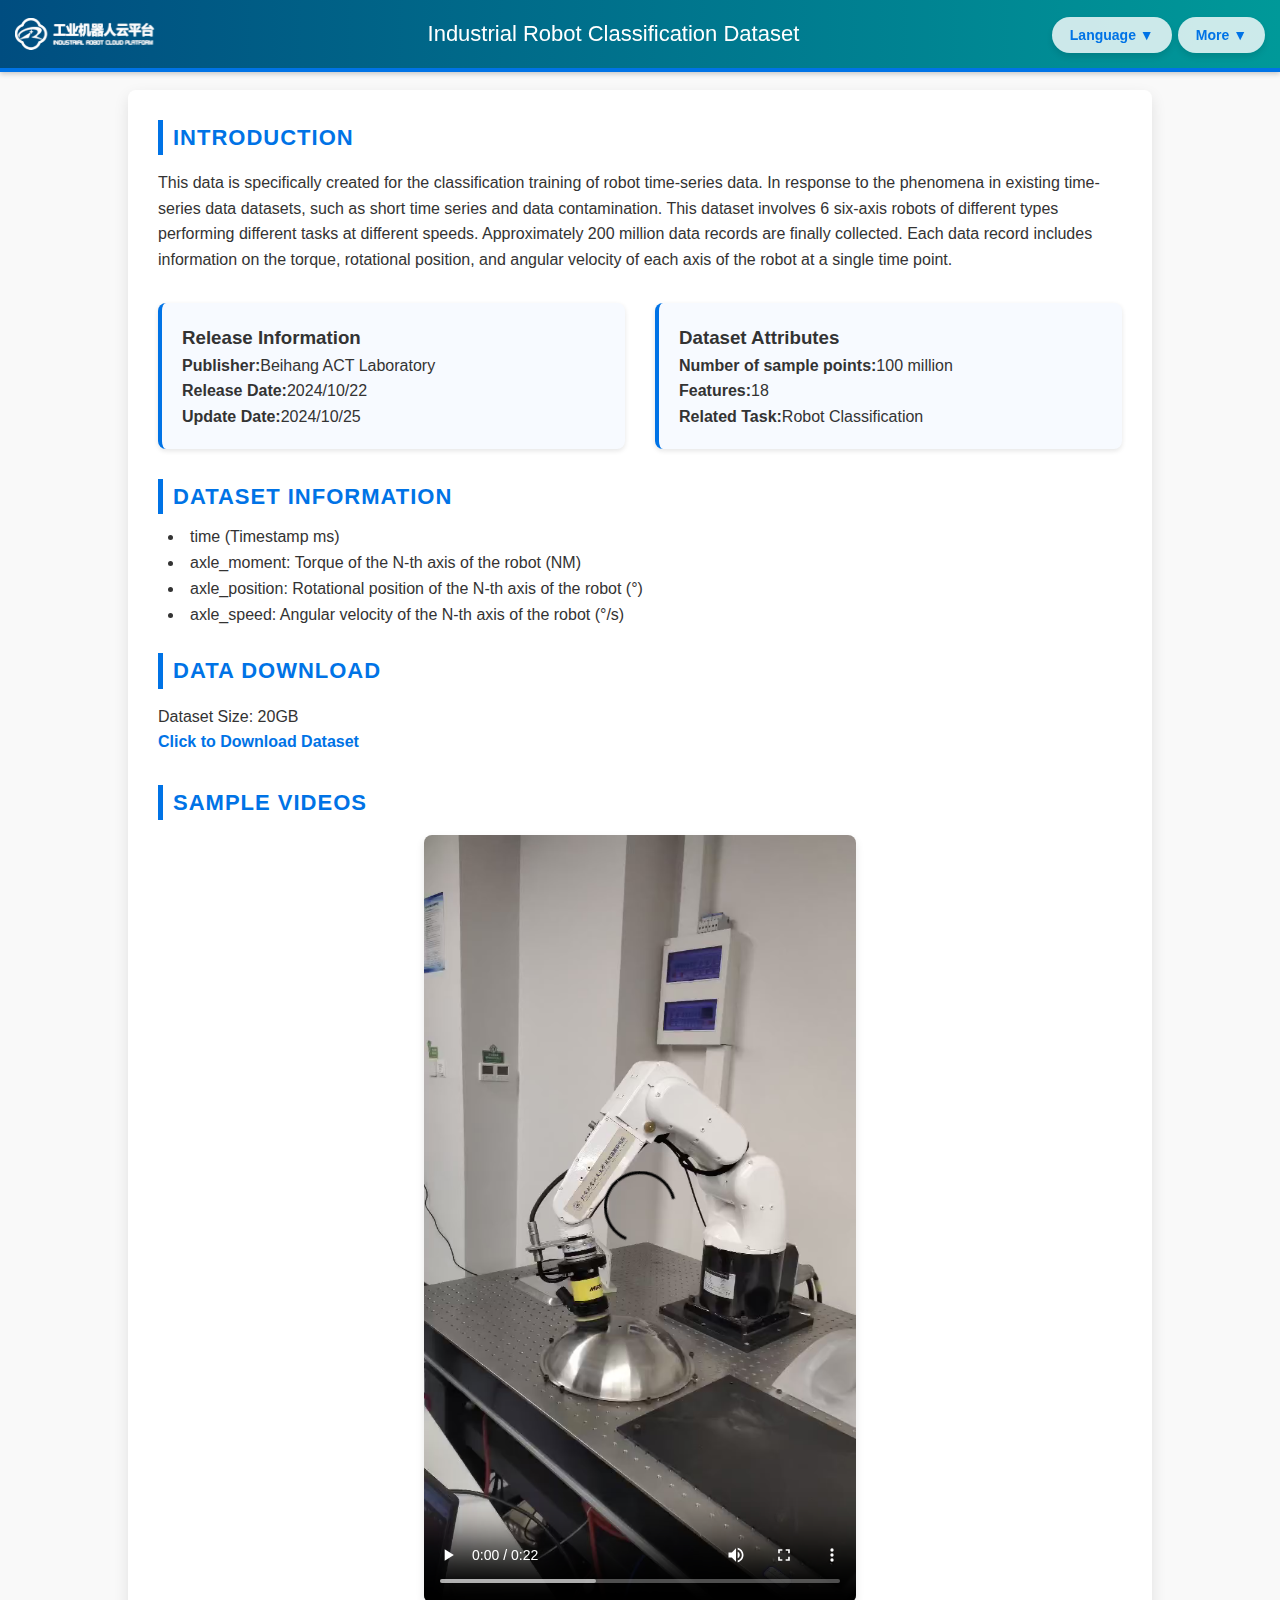
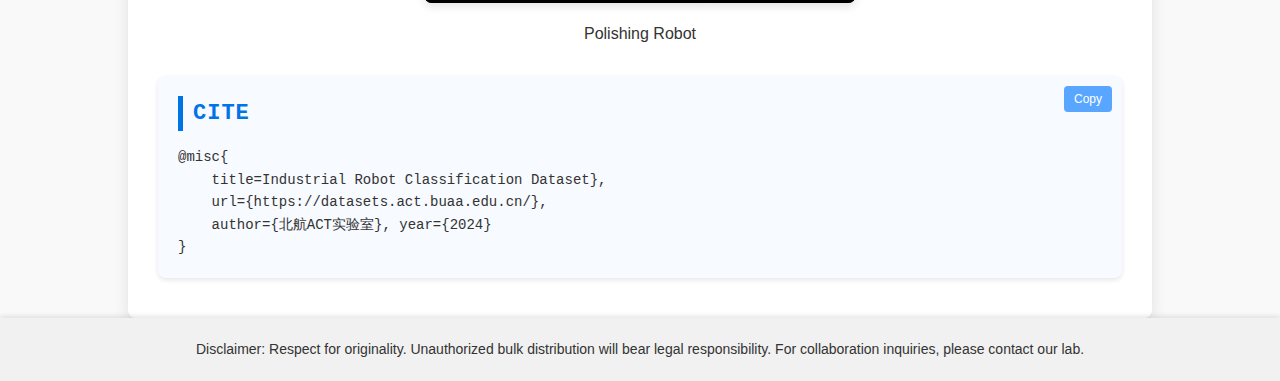
==== pathplan.html @ cd8582e5 "去除框架" ====
<!DOCTYPE html>
<html lang="en">

<head>
    <meta charset="UTF-8">
    <meta name="viewport" content="width=device-width, initial-scale=1.0">
    <title>Datasets of Beihang ACT</title>
    <link rel="icon" href="static/common/img/robot.png" type="image/x-icon">
    <link rel="stylesheet" href="static/common/css/styles.css">
    <link rel="stylesheet" href="static/common/css/lang.css">
    <link rel="stylesheet" href="static/common/css/video.css">
    <link rel="stylesheet" href="static/common/css/cite.css">
    <link rel="stylesheet" href="static/common/css/dataset.css">
    <script src="static/pathplan/script.js" defer></script>
</head>

<body id="body">
    <div class="header">
        <img src="./static/common/img/icon.png" alt="Logo" class="logo">
        <span class="dataset-title" data-key="title">轨迹规划数据集</span>
        <div class="buttons">

            <div class="lang-switch-container">
                <button class="lang-switch" data-key="lang_button">语言 ▼</button>
                <div class="lang-dropdown">
                    <ul>
                        <li data-key="lang_option_en" onclick="loadLanguage('en'); ">英文</li>
                        <li data-key="lang_option_zh" onclick="loadLanguage('zh'); ">中文</li>
                    </ul>
                </div>
            </div>
            <div class="dataset-switch-container">
                <button class="dataset-switch" data-key="dataset_button">更多 ▼</button>
                <div class="dataset-dropdown">
                    <ul>
                        <li data-key="more-classify" onclick="window.location.href = './index.html';">
                            分类
                        </li>
                        <li data-key="more-reposity"
                            onclick="window.location.href = 'https://github.com/ACRoboT-buaa/ACTDatasets.github.io';">仓库
                        </li>
                    </ul>
                </div>
            </div>
        </div>
    </div>
    <div class="container">
        <div class="section">
            <h2 data-key="intro">简介</h2>
            <p data-key="intro_text">本数据集专门为机器人时序数据分类训练创建，数据来源于...</p>
        </div>
        <div class="section grid">
            <div class="info-box">
                <h3 data-key="release_info">发布信息</h3>
                <p><strong data-key="org">发布机构：</strong><span data-key="org_value">北航ACT实验室</span></p>
                <p><strong data-key="release_date">发布时间：</strong><span data-key="release_date_value">2024/10/22</span>
                </p>
                <p><strong data-key="update_date">更新日期：</strong><span data-key="update_date_value">2024/10/25</span></p>
            </div>
            <div class="info-box">
                <h3 data-key="dataset_attr">数据集属性</h3>
                <p><strong data-key="samples">样本点数目：</strong><span data-key="samples_value">12</span></p>
                <p><strong data-key="features">特征：</strong><span data-key="features_value">18</span></p>
                <p><strong data-key="task">相关任务：</strong><span data-key="task_value">机器人分类</span></p>
            </div>
        </div>
        <div class="section">
            <h2 data-key="dataset_info">数据集信息</h2>
            <ul>
                <li data-key="time">时间 (时间戳 ms)</li>
                <li data-key="axle_moment">axle_moment: 机器人N轴的力矩 (NM)</li>
                <li data-key="axle_position">axle_position: 机器人N轴的旋转位置 (°)</li>
                <li data-key="axle_speed">axle_speed: 机器人N轴的角速度 (°/s)</li>
            </ul>
        </div>
        <div class="section download">
            <h2 data-key="download">数据下载</h2>
            <p data-key="size">数据集大小：20GB</p>
            <p><a href="https://bhpan.buaa.edu.cn/link/AA0BA5388669C84E5EB7BB830C313CF871" data-key="download_link"
                    target="_blank">点击下载数据集</a></p>
        </div>
        <div class="section">
            <h2 data-key="videos">示例视频</h2>
            <div class="video-container">

                <div class="video-item">
                    <video controls>
                        <source src="static/classify/videos/damo.mp4" type="video/mp4">
                    </video>
                    <span data-key="video1">video</span>
                </div>
            </div>
        </div>
        <div class="section citation">
            <button data-key="copy_button" class="copy-btn" id="copy-btn" onclick="copyCitation()">复制</button>
            <h2 data-key="citation">引用</h2>
            <div class="citation-content">
                <pre id="citation-text">
@misc{
    title=<span data-key="title">日常采集数据集</span>}, 
    url={https://datasets.act.buaa.edu.cn/}, 
    author={北航ACT实验室}, year={2024} 
}</pre>
            </div>
        </div>
    </div>

    <footer class="footer">
        <p data-key="disclaimer">免责声明：尊重原创，非授权批量搬运将承担法律责任。如有合作意向，请联系本实验室。</p>
    </footer>
</body>

</html>
---- static/common/css/styles.css ----
/* Reset some default styles */
* {
    margin: 0;
    padding: 0;
    box-sizing: border-box;
}

/* Body styling */
body {
    font-family: 'Helvetica Neue', Arial, sans-serif;
    background-color: #f9f9f9;
    color: #333;
    line-height: 1.6;
}

/* 固定顶部导航栏 */
.header {
    position: fixed;
    display: flex;
    align-items: center; /* Vertically align the items */
    justify-content: space-between; /* Ensure the content is spaced out */
    /* 固定定位 */
    top: 0;
    /* 距离页面顶部为0 */
    left: 0;
    width: 100%;
    /* 宽度占满整个页面 */
    background: linear-gradient(to right, #004d80, #009999);
    color: white;
    padding: 15px;
    text-align: center;
    font-size: 22px;
    z-index: 1000;
    /* 确保 header 在其他内容之上 */
    border-bottom: 4px solid #0073e6;
    box-shadow: 0 2px 5px rgba(0, 0, 0, 0.2);
    /* 给 header 添加一个阴影效果 */
}

/* Left side (logo) */
.logo {
    width: auto;
    /* Adjust the size of the logo */
    height: auto;
    /* Adjust the size of the logo */
    margin-right: 20px;
    /* Space between logo and title */
}
.container {
    width: 80%;
    margin: 90px auto;
    margin-bottom: 0px;
    background: #fff;
    padding: 30px;
    padding-bottom: 10px;
    border-radius: 8px;
    /* 保持上方的圆角 */
    box-shadow: 0 6px 15px rgba(0, 0, 0, 0.1);
    /* 保持阴影效果 */
    overflow: hidden;
    /* 去除底部的边界效果 */
    position: relative;
}



/* Section styling */
.section {
    margin-bottom: 30px;
}

.section h2 {
    font-size: 22px;
    font-weight: bold;
    color: #0073e6;
    border-left: 5px solid #0073e6;
    padding-left: 10px;
    margin-bottom: 15px;
    text-transform: uppercase;
    letter-spacing: 1px;
}

/* Grid layout for info boxes */
.grid {
    display: grid;
    grid-template-columns: 1fr 1fr;
    gap: 30px;
}

/* Info box style */
.info-box {
    background: #f7faff;
    padding: 20px;
    border-left: 4px solid #0073e6;
    box-shadow: 0 2px 5px rgba(0, 0, 0, 0.1);
    border-radius: 8px;
}


/* Download section */
.download a {
    color: #0073e6;
    font-size: 16px;
    font-weight: bold;
    text-decoration: none;
    transition: color 0.3s ease;
}

.download a:hover {
    color: #005bb5;
}

/* Citation box styling */
/* Citation content with preformatted text */
pre {
    white-space: pre-wrap;
    /* Ensure that long lines are wrapped correctly */
    word-wrap: break-word;
    /* Break long words */
    font-family: 'Courier New', Courier, monospace;
    font-size: 14px;
}


/* Footer styling */
.footer {
    background-color: #f1f1f1;
    color: #333;
    text-align: center;
    padding: 20px;
    font-size: 14px;
    position: relative;
    bottom: 0;
    width: 100%;
    box-shadow: 0 -2px 5px rgba(0, 0, 0, 0.1);
}

/* Styling for the list container */
ul {
    padding-left: 10px;
    /* Add some padding on the left to prevent the points from being too close */
    list-style-position: inside;
    /* Ensure the bullet points are inside the list box */
}

/* Styling for list items */
ul li {
    margin-bottom: 10px;
    /* Add some spacing between list items */
    line-height: 1.0;
    /* Ensure better line spacing */
}
---- static/common/css/lang.css ----
/* Lang switch button container */
.lang-switch-container {
    display: inline-flex;
    flex-direction: column; /* Stack the button and dropdown vertically */
    align-items: flex-start; /* Align items to the left */
    position: relative; /* Keep the relative position to anchor the dropdown */
}

/* Lang switch button */
.lang-switch {
    cursor: pointer;
    background: rgba(255, 255, 255, 0.8);
    padding: 8px 16px;
    border-radius: 25px;
    font-size: 14px;
    font-weight: bold;
    color: #0073e6;
    border: 2px solid transparent;
    transition: background-color 0.3s ease, border-color 0.3s ease, transform 0.3s ease;
    box-shadow: 0 4px 6px rgba(0, 0, 0, 0.1);
}

/* Hover and focus states */
.lang-switch:hover, .lang-switch:focus {
    background: rgba(255, 255, 255, 1);
    border-color: #0073e6;
    transform: translateY(-2px); /* Button lift effect */
}

/* Active state */
.lang-switch:active {
    background: rgba(255, 255, 255, 0.9);
    transform: translateY(1px); /* Button pressed effect */
}

/* Focus state outline (for accessibility) */
.lang-switch:focus-visible {
    outline: none;
    border-color: #0073e6;
    box-shadow: 0 0 0 4px rgba(0, 115, 230, 0.3);
}

/* Lang dropdown menu styling */
.lang-dropdown {
    display: none;
    position: absolute; /* Position dropdown absolutely */
    top: 100%; /* Place it directly below the button */
    left: 0;
    background-color: white;
    border: 1px solid #ccc;
    border-radius: 8px;
    box-shadow: 0 4px 8px rgba(0, 0, 0, 0.1);
    z-index: 1;
    width: auto; /* Width adapts to content */
    min-width: 90px; /* Minimum width to avoid being too small */
    padding: 5px 0;
}

/* Display the dropdown when hovering over the lang-switch button */
.lang-switch-container:hover .lang-dropdown,
.lang-dropdown:hover {
    display: block;
}

/* List styling for language options */
.lang-dropdown ul {
    list-style-type: none;
    padding: 0;
    margin: 0;
}

/* Each language option styling */
.lang-dropdown ul li {
    padding: 10px 20px;
    cursor: pointer;
    font-size: 16px;
    transition: background-color 0.3s ease, padding-left 0.3s ease;
    color: #333;
    text-align: left;
}

/* Hover effect for language options */
.lang-dropdown ul li:hover {
    background-color: #f0f8ff;
    padding-left: 30px;
    color: #0073e6;
}

/* Add a subtle focus effect when the dropdown is opened */
.lang-dropdown.show {
    animation: dropdownShow 0.3s ease-out;
}

/* Animation for dropdown opening */
@keyframes dropdownShow {
    from {
        opacity: 0;
        transform: translateY(-10px);
    }
    to {
        opacity: 1;
        transform: translateY(0);
    }
}
---- static/common/css/video.css ----
/* Video container styling */
.video-container {
    display: flex;
    gap: 20px;
    justify-content: center;
    margin-bottom: 20px;
    width: 80%;
    margin-left: auto;
    margin-right: auto;
}

/* Video item styling */
.video-item {
    text-align: center;
    /* Center the text under the video */
}

.video-container video {
    width: 60%;
    border-radius: 8px;
    box-shadow: 0 4px 8px rgba(0, 0, 0, 0.1);
    transition: transform 0.3s ease;
}

.video-container video:hover {
    transform: scale(1.05);
}

.video-item span {
    display: block;
    /* Ensure the text appears below the video */
    margin-top: 10px;
    /* Add spacing between the video and text */
}
---- static/common/css/cite.css ----
/* Citation card style */
.citation {
    background: #f7faff;
    padding: 20px;
    font-family: 'Courier New', Courier, monospace;
    border-radius: 8px;
    box-shadow: 0 2px 5px rgba(0, 0, 0, 0.1);
    font-size: 14px;
    position: relative; /* Ensure button can be positioned relative to this container */
}

/* Responsive adjustments */
@media screen and (max-width: 768px) {
    .grid {
        grid-template-columns: 1fr;
    }

    .video-container {
        flex-direction: column;
    }
}
/* 复制按钮 */
/* Citation card style */
.citation {
    background: #f7faff;
    padding: 20px;
    font-family: 'Courier New', Courier, monospace;
    border-radius: 8px;
    box-shadow: 0 2px 5px rgba(0, 0, 0, 0.1);
    font-size: 14px;
    position: relative; /* Ensure button can be positioned relative to this container */
}

/* Citation content with copy button */
.citation-content {
    position: relative; /* To position the copy button in the top right corner */
}

/* Copy button styling */
.copy-btn {
    position: absolute;
    top: 10px;
    right: 10px;
    padding: 6px 10px;
    background-color: #58a6ff; /* Lighter blue */
    color: white;
    border: none;
    border-radius: 4px;
    cursor: pointer;
    font-size: 12px;
    transition: background-color 0.3s ease;
}

.copy-btn:hover {
    background-color: #4b96d8; /* Slightly darker blue */
}

.copy-btn:active {
    background-color: #3f7cb7; /* Even darker on click */
}

.copy-btn:focus {
    outline: none;
    box-shadow: 0 0 0 4px rgba(0, 115, 230, 0.3);
}
---- static/common/css/dataset.css ----
/* dataset switch button container */
.dataset-switch-container {
    display: inline-flex;
    flex-direction: column; /* Stack the button and dropdown vertically */
    align-items: flex-start; /* Align items to the left */
    position: relative; /* Keep the relative position to anchor the dropdown */
}

/* dataset switch button */
.dataset-switch {
    cursor: pointer;
    background: rgba(255, 255, 255, 0.8);
    padding: 8px 16px;
    border-radius: 25px;
    font-size: 14px;
    font-weight: bold;
    color: #0073e6;
    border: 2px solid transparent;
    transition: background-color 0.3s ease, border-color 0.3s ease, transform 0.3s ease;
    box-shadow: 0 4px 6px rgba(0, 0, 0, 0.1);
}

/* Hover and focus states */
.dataset-switch:hover, .dataset-switch:focus {
    background: rgba(255, 255, 255, 1);
    border-color: #0073e6;
    transform: translateY(-2px); /* Button lift effect */
}

/* Active state */
.dataset-switch:active {
    background: rgba(255, 255, 255, 0.9);
    transform: translateY(1px); /* Button pressed effect */
}

/* Focus state outline (for accessibility) */
.dataset-switch:focus-visible {
    outline: none;
    border-color: #0073e6;
    box-shadow: 0 0 0 4px rgba(0, 115, 230, 0.3);
}

/* dataset dropdown menu styling */
.dataset-dropdown {
    display: none;
    position: absolute; /* Position dropdown absolutely */
    top: 100%; /* Place it directly below the button */
    left: 0;
    background-color: white;
    border: 1px solid #ccc;
    border-radius: 8px;
    box-shadow: 0 4px 8px rgba(0, 0, 0, 0.1);
    z-index: 1;
    width: auto; /* Width adapts to content */
    min-width: 90px; /* Minimum width to avoid being too small */
    padding: 5px 0;
}

/* Display the dropdown when hovering over the dataset-switch button */
.dataset-switch-container:hover .dataset-dropdown,
.dataset-dropdown:hover {
    display: block;
}

/* List styling for datasetuage options */
.dataset-dropdown ul {
    list-style-type: none;
    padding: 0;
    margin: 0;
}

/* Each datasetuage option styling */
.dataset-dropdown ul li {
    padding: 10px 20px;
    cursor: pointer;
    font-size: 16px;
    transition: background-color 0.3s ease, padding-left 0.3s ease;
    color: #333;
    text-align: left;
}

/* Hover effect for datasetuage options */
.dataset-dropdown ul li:hover {
    background-color: #f0f8ff;
    padding-left: 30px;
    color: #0073e6;
}

/* Add a subtle focus effect when the dropdown is opened */
.dataset-dropdown.show {
    animation: dropdownShow 0.3s ease-out;
}

/* Animation for dropdown opening */
@keyframes dropdownShow {
    from {
        opacity: 0;
        transform: translateY(-10px);
    }
    to {
        opacity: 1;
        transform: translateY(0);
    }
}
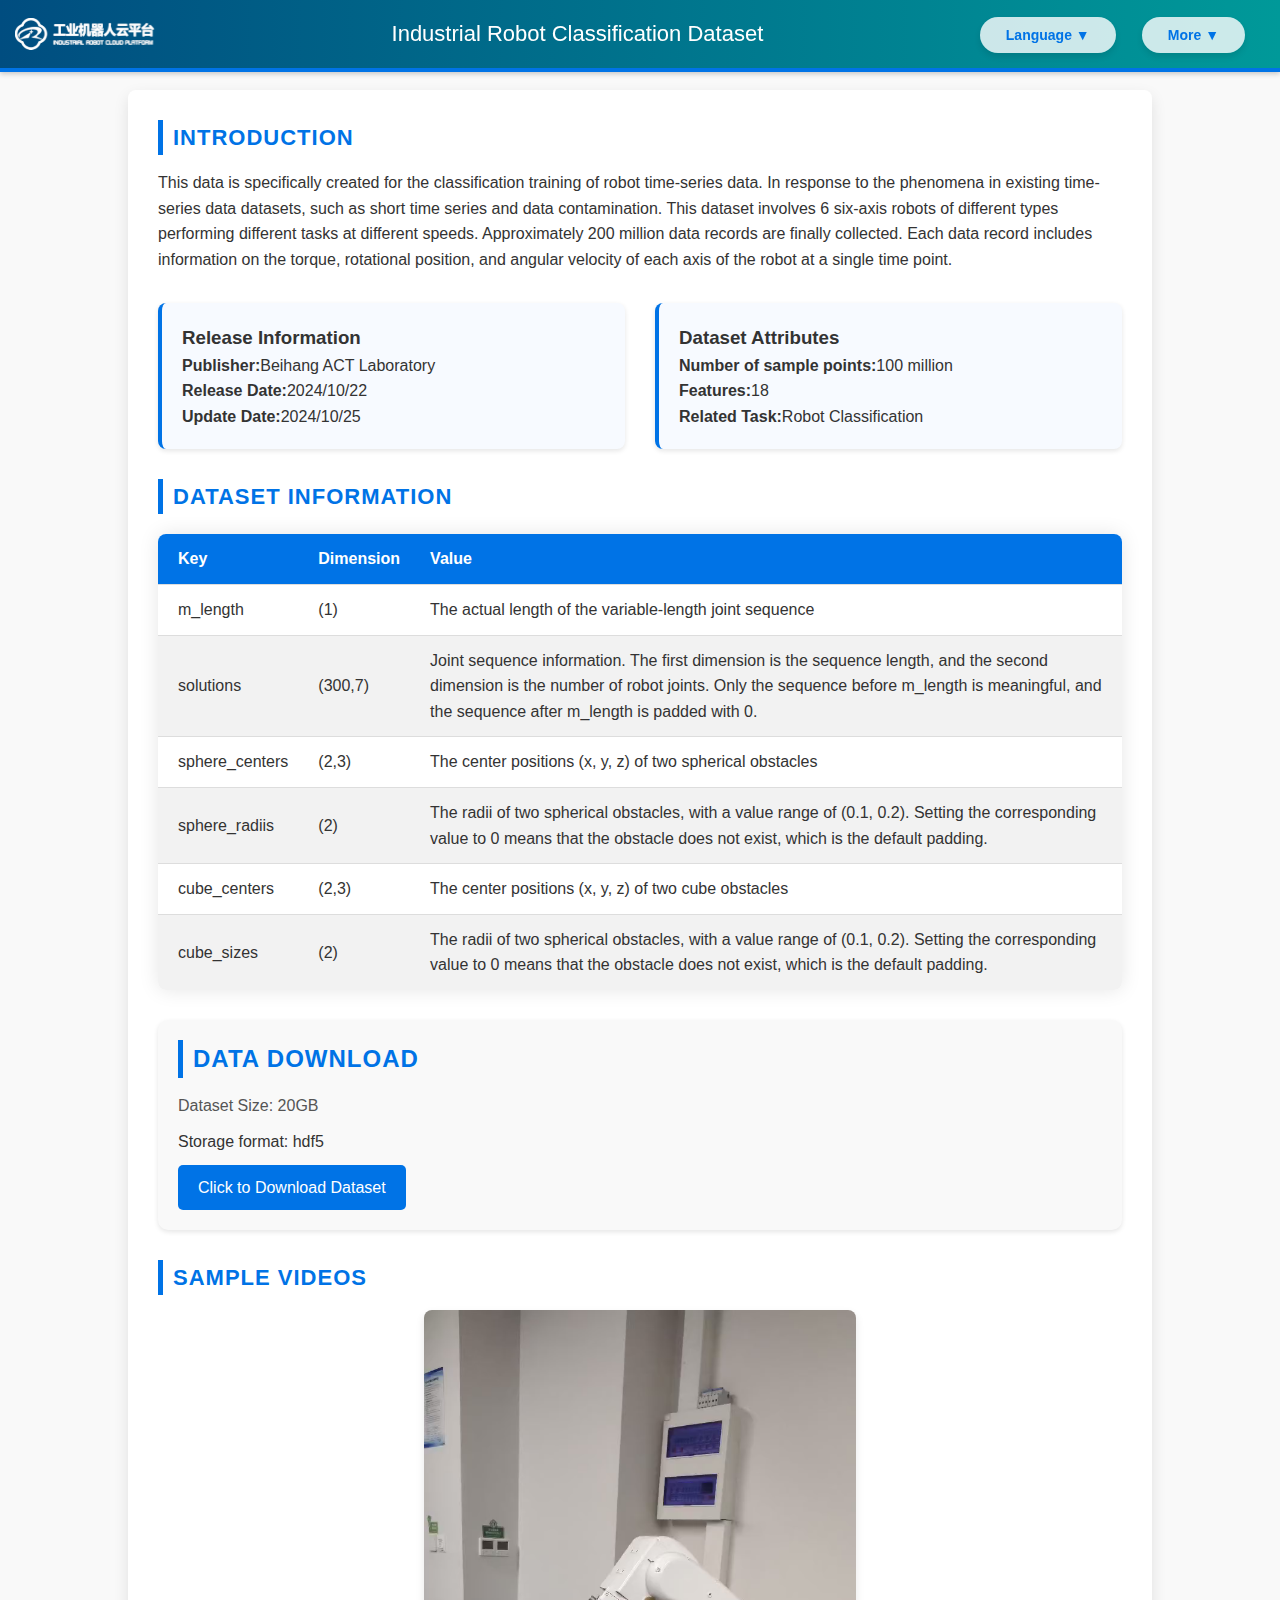
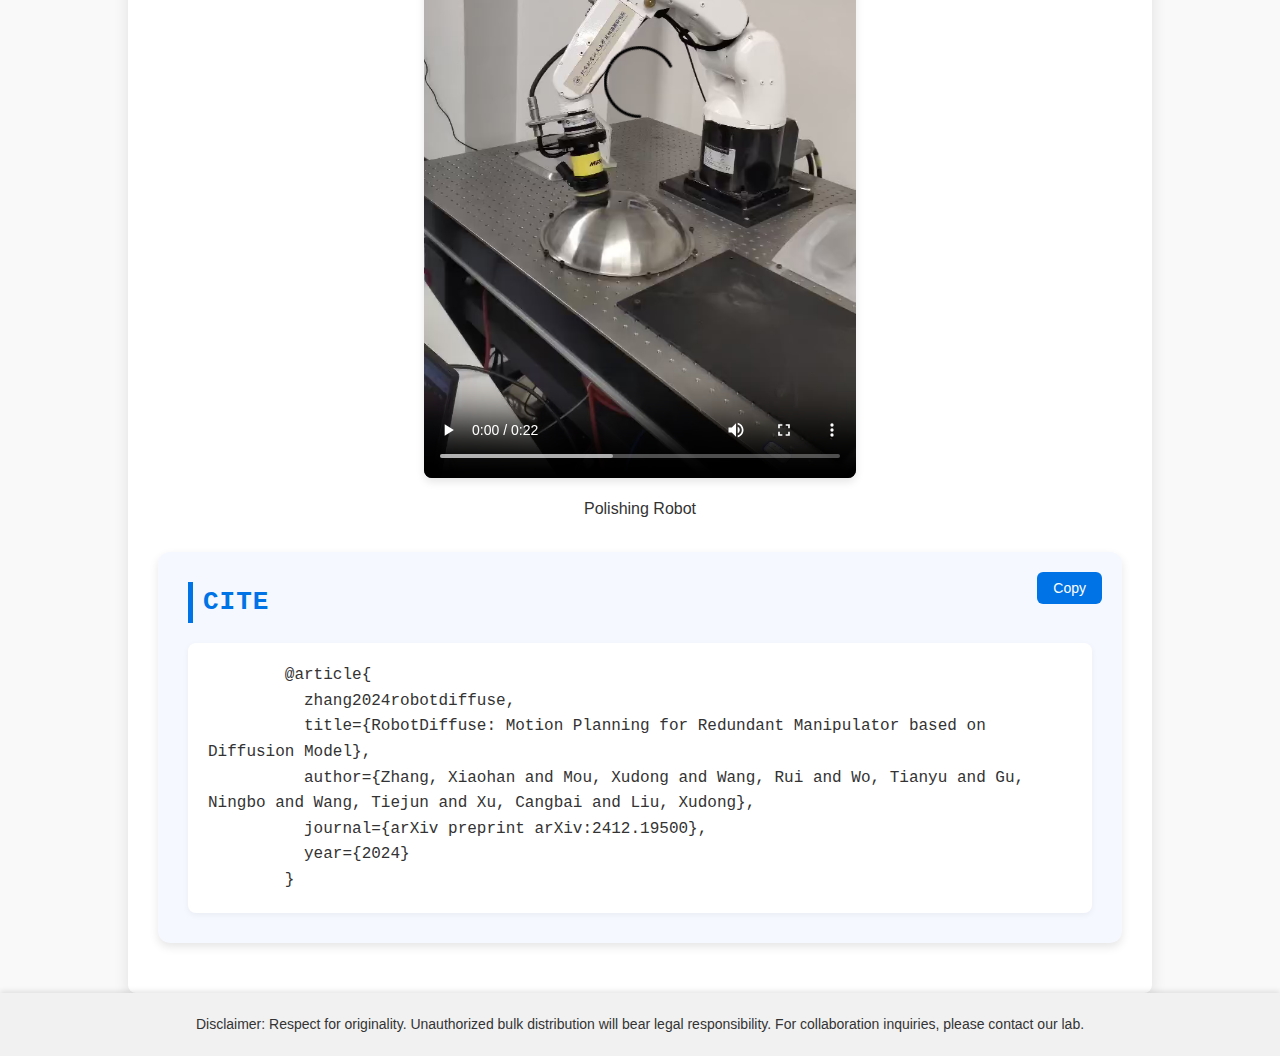
==== commit 9111cdaa: "增加页面内容" ====
--- a/pathplan.html
+++ b/pathplan.html
@@ -5,7 +5,7 @@
     <meta charset="UTF-8">
     <meta name="viewport" content="width=device-width, initial-scale=1.0">
     <title>Datasets of Beihang ACT</title>
-    <link rel="icon" href="static/common/img/robot.png" type="image/x-icon">
+    <link rel="icon" href="static/common/img/favicon.ico" type="image/x-icon">
     <link rel="stylesheet" href="static/common/css/styles.css">
     <link rel="stylesheet" href="static/common/css/lang.css">
     <link rel="stylesheet" href="static/common/css/video.css">
@@ -64,19 +64,59 @@
                 <p><strong data-key="task">相关任务：</strong><span data-key="task_value">机器人分类</span></p>
             </div>
         </div>
+
+
         <div class="section">
             <h2 data-key="dataset_info">数据集信息</h2>
-            <ul>
-                <li data-key="time">时间 (时间戳 ms)</li>
-                <li data-key="axle_moment">axle_moment: 机器人N轴的力矩 (NM)</li>
-                <li data-key="axle_position">axle_position: 机器人N轴的旋转位置 (°)</li>
-                <li data-key="axle_speed">axle_speed: 机器人N轴的角速度 (°/s)</li>
-            </ul>
+            <table>
+                <thead>
+                    <tr>
+                        <th data-key="table_key">键</th>
+                        <th data-key="table_dimension">维度</th>
+                        <th data-key="table_value">值</th>
+                    </tr>
+                </thead>
+                <tbody>
+                    <tr>
+                        <td>m_length</td>
+                        <td>(1)</td>
+                        <td data-key="m_length_dimension">不定长关节序列的实际长度</td>
+                    </tr>
+                    <tr>
+                        <td>solutions</td>
+                        <td>(300,7)</td>
+                        <td data-key="solutions_dimension">关节序列信息。第一维度是序列长度，第二维度是机器人关节数量。仅m_length之前的序列具备意义，m_length之后的序列以0填充</td>
+                    </tr>
+                    <tr>
+                        <td>sphere_centers</td>
+                        <td>(2,3)</td>
+                        <td data-key="sphere_centers_dimension">两个球体障碍物的中心位置(x,y,z)</td>
+                    </tr>
+                    <tr>
+                        <td>sphere_radiis</td>
+                        <td>(2)</td>
+                        <td data-key="sphere_radiis_dimension">两个球体障碍物的半径,取值范围为(0.1,0.2)。让对应的值为0时意味着不存在该障碍物，为默认填充</td>
+                    </tr>
+                    <tr>
+                        <td>cube_centers</td>
+                        <td>(2,3)</td>
+                        <td data-key="cube_centers_dimension">两个正方体障碍物的中心位置(x,y,z)</td>
+                    </tr>
+                    <tr>
+                        <td>cube_sizes</td>
+                        <td>(2)</td>
+                        <td data-key="cube_sizes_dimension">两个球体障碍物的半径,取值范围为(0.1,0.2)。让对应的值为0时意味着不存在该障碍物，为默认填充</td>
+                    </tr>
+                </tbody>
+            </table>
         </div>
+
+
         <div class="section download">
             <h2 data-key="download">数据下载</h2>
             <p data-key="size">数据集大小：20GB</p>
-            <p><a href="https://bhpan.buaa.edu.cn/link/AA0BA5388669C84E5EB7BB830C313CF871" data-key="download_link"
+            <p data-key="format">存储格式：hdf5</p>
+            <p><a href="https://github.com/ACRoboT-buaa/RobotDiffuse/tree/main" data-key="download_link"
                     target="_blank">点击下载数据集</a></p>
         </div>
         <div class="section">
@@ -96,11 +136,13 @@
             <h2 data-key="citation">引用</h2>
             <div class="citation-content">
                 <pre id="citation-text">
-@misc{
-    title=<span data-key="title">日常采集数据集</span>}, 
-    url={https://datasets.act.buaa.edu.cn/}, 
-    author={北航ACT实验室}, year={2024} 
-}</pre>
+        @article{
+          zhang2024robotdiffuse,
+          title={RobotDiffuse: Motion Planning for Redundant Manipulator based on Diffusion Model},
+          author={Zhang, Xiaohan and Mou, Xudong and Wang, Rui and Wo, Tianyu and Gu, Ningbo and Wang, Tiejun and Xu, Cangbai and Liu, Xudong},
+          journal={arXiv preprint arXiv:2412.19500},
+          year={2024}
+        }</pre>
             </div>
         </div>
     </div>
--- a/static/common/css/styles.css
+++ b/static/common/css/styles.css
@@ -98,27 +98,115 @@
 
 
 /* Download section */
-.download a {
+/* 数据集下载部分容器 */
+.section.download {
+    background-color: #f9f9f9; /* 背景色 */
+    padding: 20px; /* 内边距 */
+    border-radius: 10px; /* 圆角 */
+    box-shadow: 0 2px 5px rgba(0, 0, 0, 0.1); /* 阴影效果 */
+    margin-bottom: 30px; /* 底部外边距 */
+}
+
+/* 数据集下载标题 */
+.section.download h2 {
+    font-size: 24px; /* 字体大小 */
+    font-weight: bold; /* 加粗 */
+    color: #0073e6; /* 文字颜色 */
+    margin-bottom: 15px; /* 底部外边距 */
+}
+
+/* 数据集大小信息 */
+.section.download p[data-key="size"] {
+    font-size: 16px; /* 字体大小 */
+    color: #555; /* 文字颜色 */
+    margin-bottom: 10px; /* 底部外边距 */
+}
+
+/* 下载链接 */
+.section.download a[data-key="download_link"] {
+    display: inline-block; /* 行内块元素 */
+    padding: 10px 20px; /* 内边距 */
+    background-color: #0073e6; /* 背景色 */
+    color: #fff; /* 文字颜色 */
+    text-decoration: none; /* 去除下划线 */
+    border-radius: 5px; /* 圆角 */
+    transition: background-color 0.3s ease; /* 过渡效果 */
+    margin-top: 10px; 
+}
+
+/* 下载链接悬停效果 */
+.section.download a[data-key="download_link"]:hover {
+    background-color: #005bb5; /* 悬停时背景色 */
+}
+
+/* Citation box styling */
+/* 引用部分整体容器 */
+.section.citation {
+    background-color: #f5f8ff; /* 柔和的背景色 */
+    padding: 30px; /* 增加内边距 */
+    border-radius: 12px; /* 更大的圆角 */
+    box-shadow: 0 4px 10px rgba(0, 0, 0, 0.1); /* 更明显的阴影 */
+    margin-bottom: 40px; /* 增加底部外边距 */
+}
+
+/* 引用标题 */
+.section.citation h2[data-key="citation"] {
+    font-size: 26px; /* 更大的字体 */
+    font-weight: bold;
     color: #0073e6;
-    font-size: 16px;
-    font-weight: bold;
-    text-decoration: none;
-    transition: color 0.3s ease;
-}
-
-.download a:hover {
-    color: #005bb5;
-}
-
-/* Citation box styling */
-/* Citation content with preformatted text */
-pre {
+    margin-bottom: 20px; /* 增加底部外边距 */
+    text-align: left; /* 标题靠左 */
+}
+
+/* 复制按钮 */
+.section.citation .copy-btn {
+    position: absolute;
+    top: 20px; /* 调整位置 */
+    right: 20px;
+    padding: 8px 16px; /* 增加按钮内边距 */
+    background-color: #0073e6;
+    color: white;
+    border: none;
+    border-radius: 6px; /* 更大的圆角 */
+    cursor: pointer;
+    font-size: 14px;
+    transition: background-color 0.3s ease, transform 0.2s ease; /* 增加按钮缩放过渡 */
+}
+
+/* 复制按钮悬停效果 */
+.section.citation .copy-btn:hover {
+    background-color: #005bb5;
+    transform: scale(1.05); /* 按钮微微放大 */
+}
+
+/* 复制按钮点击效果 */
+.section.citation .copy-btn:active {
+    background-color: #004492;
+    transform: scale(0.95); /* 按钮微微缩小 */
+}
+
+/* 复制按钮聚焦效果 */
+.section.citation .copy-btn:focus {
+    outline: none;
+    box-shadow: 0 0 0 4px rgba(0, 115, 230, 0.3);
+}
+
+/* 引用内容容器 */
+.section.citation .citation-content {
+    background-color: #fff;
+    padding: 20px;
+    border-radius: 8px;
+    box-shadow: 0 2px 6px rgba(0, 0, 0, 0.05); /* 轻微阴影 */
+}
+
+/* 引用文本 */
+.section.citation .citation-content pre {
     white-space: pre-wrap;
-    /* Ensure that long lines are wrapped correctly */
     word-wrap: break-word;
-    /* Break long words */
-    font-family: 'Courier New', Courier, monospace;
-    font-size: 14px;
+    font-family: 'Source Code Pro', 'Courier New', Courier, monospace; /* 更换字体 */
+    font-size: 16px; /* 增大字体 */
+    line-height: 1.6; /* 增加行高 */
+    color: #333;
 }
 
 
@@ -149,4 +237,53 @@
     /* Add some spacing between list items */
     line-height: 1.0;
     /* Ensure better line spacing */
+}
+table {
+    width: 100%;
+    border-collapse: collapse;
+    margin-top: 20px;
+    /* 添加阴影效果，提升立体感 */
+    box-shadow: 0 0 20px rgba(0, 0, 0, 0.1);
+    /* 圆角边框 */
+    border-radius: 8px;
+    overflow: hidden;
+}
+
+th, td {
+    padding: 12px 15px; /* 增加内边距，让内容更宽敞 */
+    text-align: left;
+    border-bottom: 1px solid #ddd; /* 仅保留底部边框，简化表格线条 */
+}
+
+th {
+    background-color: #0073e6; /* 使用更鲜明的颜色作为表头背景 */
+    color: white; /* 表头文字颜色 */
+    font-weight: bold;
+}
+
+tr:nth-child(even) {
+    background-color: #f2f2f2; /* 偶数行背景色 */
+}
+
+tr:hover {
+    background-color: #e0e0e0; /* 鼠标悬停时的背景色 */
+    transition: background-color 0.3s ease; /* 添加过渡效果，使悬停更平滑 */
+}
+
+/* 首行和末行特殊处理 */
+tr:first-child th {
+    border-top: none;
+}
+
+tr:last-child td {
+    border-bottom: none;
+}
+
+/* 表格首列和末列添加额外样式 */
+td:first-child, th:first-child {
+    padding-left: 20px;
+}
+
+td:last-child, th:last-child {
+    padding-right: 20px;
 }--- a/static/common/css/lang.css
+++ b/static/common/css/lang.css
@@ -10,7 +10,7 @@
 .lang-switch {
     cursor: pointer;
     background: rgba(255, 255, 255, 0.8);
-    padding: 8px 16px;
+    padding: 8px 24px;  /* 适当增加左右内边距来加宽按钮 */
     border-radius: 25px;
     font-size: 14px;
     font-weight: bold;
@@ -18,6 +18,7 @@
     border: 2px solid transparent;
     transition: background-color 0.3s ease, border-color 0.3s ease, transform 0.3s ease;
     box-shadow: 0 4px 6px rgba(0, 0, 0, 0.1);
+    margin-right: 20px;  /* 往左移动一点 */
 }
 
 /* Hover and focus states */
@@ -76,7 +77,7 @@
     font-size: 16px;
     transition: background-color 0.3s ease, padding-left 0.3s ease;
     color: #333;
-    text-align: left;
+    text-align: center;
 }
 
 /* Hover effect for language options */
--- a/static/common/css/dataset.css
+++ b/static/common/css/dataset.css
@@ -10,7 +10,7 @@
 .dataset-switch {
     cursor: pointer;
     background: rgba(255, 255, 255, 0.8);
-    padding: 8px 16px;
+    padding: 8px 24px;  /* 适当增加左右内边距来加宽按钮 */
     border-radius: 25px;
     font-size: 14px;
     font-weight: bold;
@@ -18,6 +18,7 @@
     border: 2px solid transparent;
     transition: background-color 0.3s ease, border-color 0.3s ease, transform 0.3s ease;
     box-shadow: 0 4px 6px rgba(0, 0, 0, 0.1);
+    margin-right: 20px;  /* 往左移动一点 */
 }
 
 /* Hover and focus states */
@@ -45,7 +46,7 @@
     display: none;
     position: absolute; /* Position dropdown absolutely */
     top: 100%; /* Place it directly below the button */
-    left: 0;
+    right: 0;
     background-color: white;
     border: 1px solid #ccc;
     border-radius: 8px;
@@ -76,7 +77,8 @@
     font-size: 16px;
     transition: background-color 0.3s ease, padding-left 0.3s ease;
     color: #333;
-    text-align: left;
+    text-align: center;
+    white-space: nowrap;
 }
 
 /* Hover effect for datasetuage options */
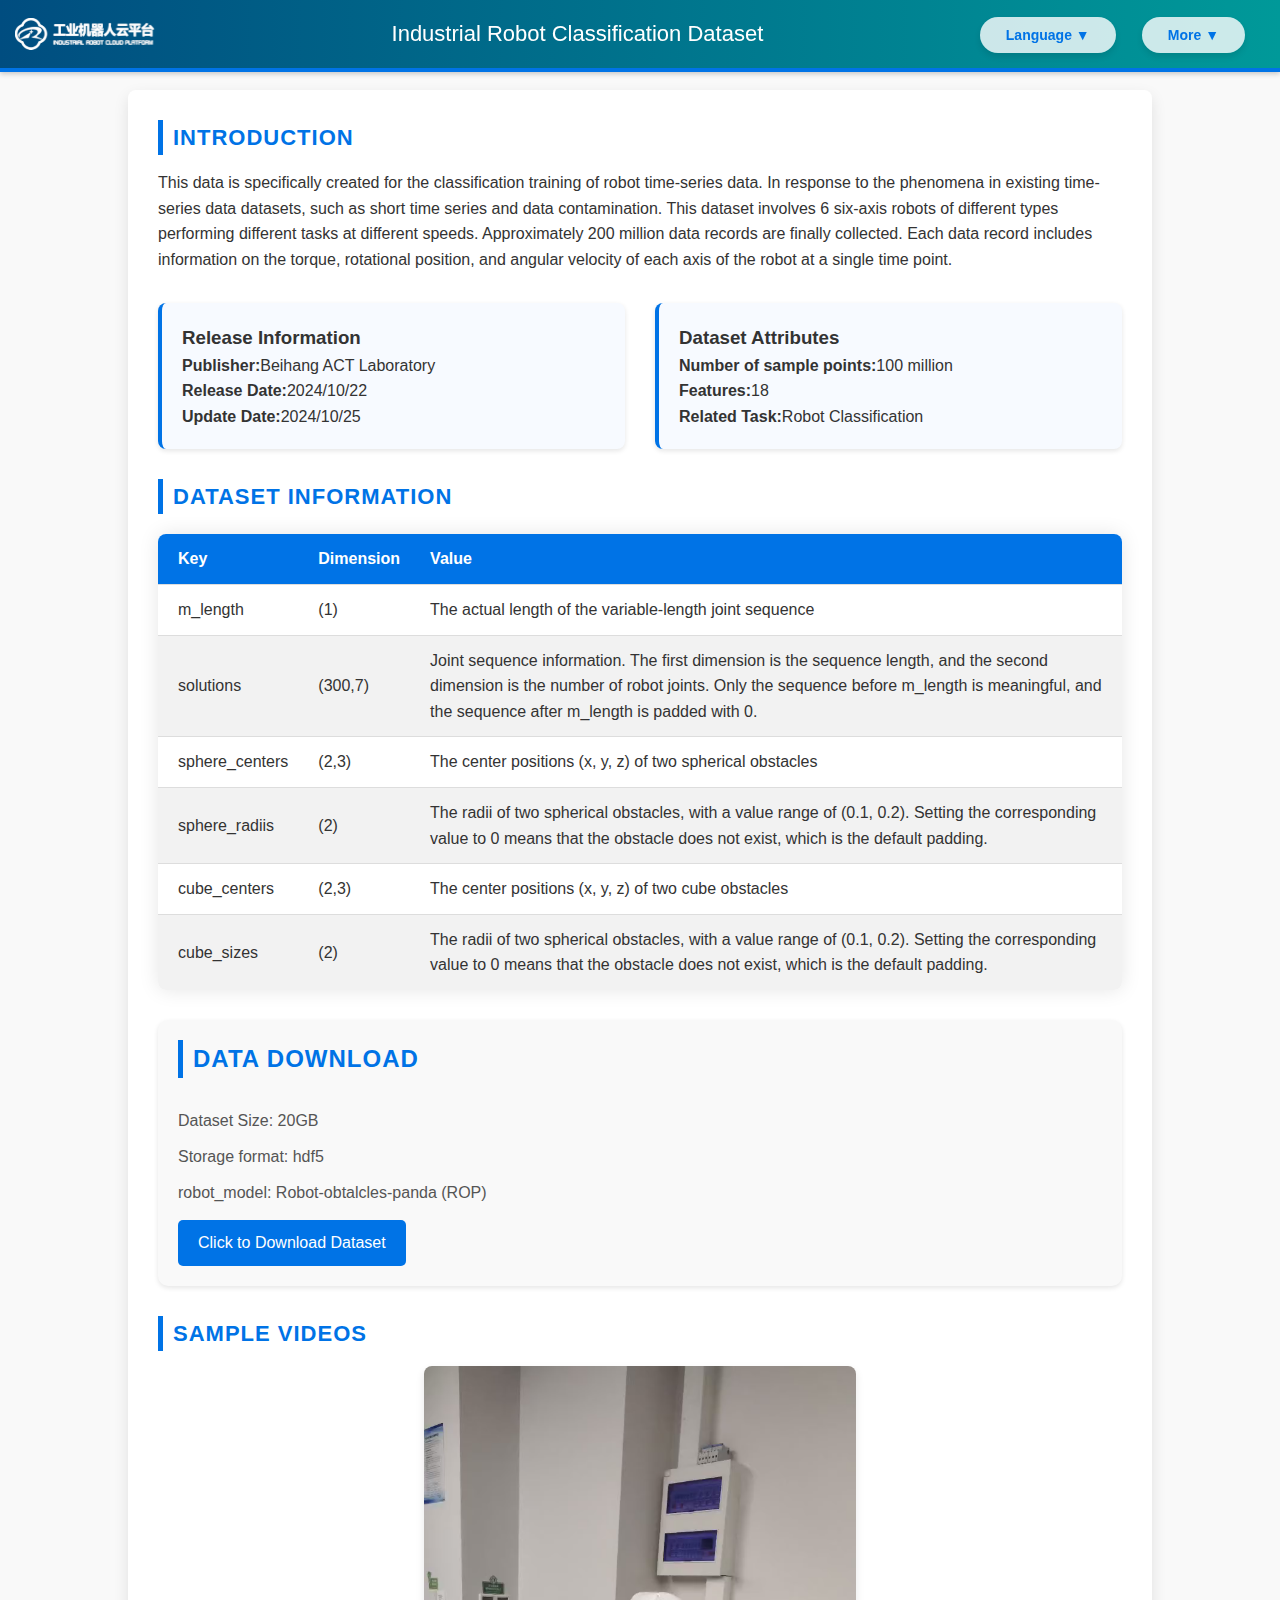
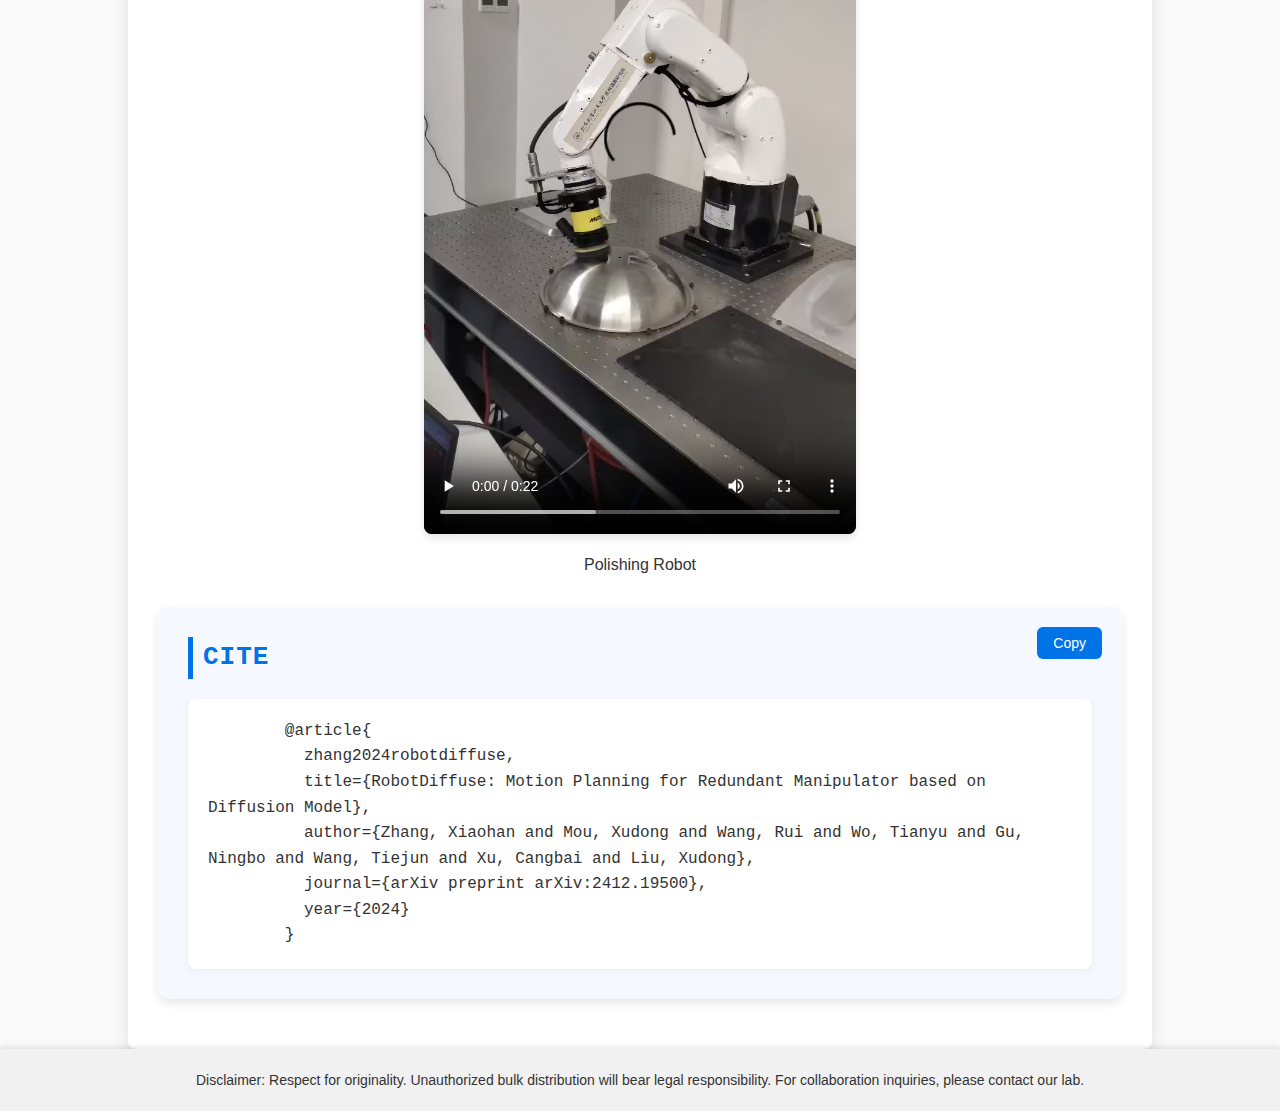
==== commit 15396e52: "更改页面内容" ====
--- a/pathplan.html
+++ b/pathplan.html
@@ -116,6 +116,7 @@
             <h2 data-key="download">数据下载</h2>
             <p data-key="size">数据集大小：20GB</p>
             <p data-key="format">存储格式：hdf5</p>
+            <p data-key="robot_model">机器人型号：Robot-obtalcles-panda (ROP)</p>
             <p><a href="https://github.com/ACRoboT-buaa/RobotDiffuse/tree/main" data-key="download_link"
                     target="_blank">点击下载数据集</a></p>
         </div>
--- a/static/common/css/styles.css
+++ b/static/common/css/styles.css
@@ -112,11 +112,21 @@
     font-size: 24px; /* 字体大小 */
     font-weight: bold; /* 加粗 */
     color: #0073e6; /* 文字颜色 */
-    margin-bottom: 15px; /* 底部外边距 */
+    margin-bottom: 30px; /* 底部外边距 */
 }
 
 /* 数据集大小信息 */
 .section.download p[data-key="size"] {
+    font-size: 16px; /* 字体大小 */
+    color: #555; /* 文字颜色 */
+    margin-bottom: 10px; /* 底部外边距 */
+}
+.section.download p[data-key="format"] {
+    font-size: 16px; /* 字体大小 */
+    color: #555; /* 文字颜色 */
+    margin-bottom: 10px; /* 底部外边距 */
+}
+.section.download p[data-key="robot_model"] {
     font-size: 16px; /* 字体大小 */
     color: #555; /* 文字颜色 */
     margin-bottom: 10px; /* 底部外边距 */
@@ -131,7 +141,7 @@
     text-decoration: none; /* 去除下划线 */
     border-radius: 5px; /* 圆角 */
     transition: background-color 0.3s ease; /* 过渡效果 */
-    margin-top: 10px; 
+    margin-top: 5px; 
 }
 
 /* 下载链接悬停效果 */
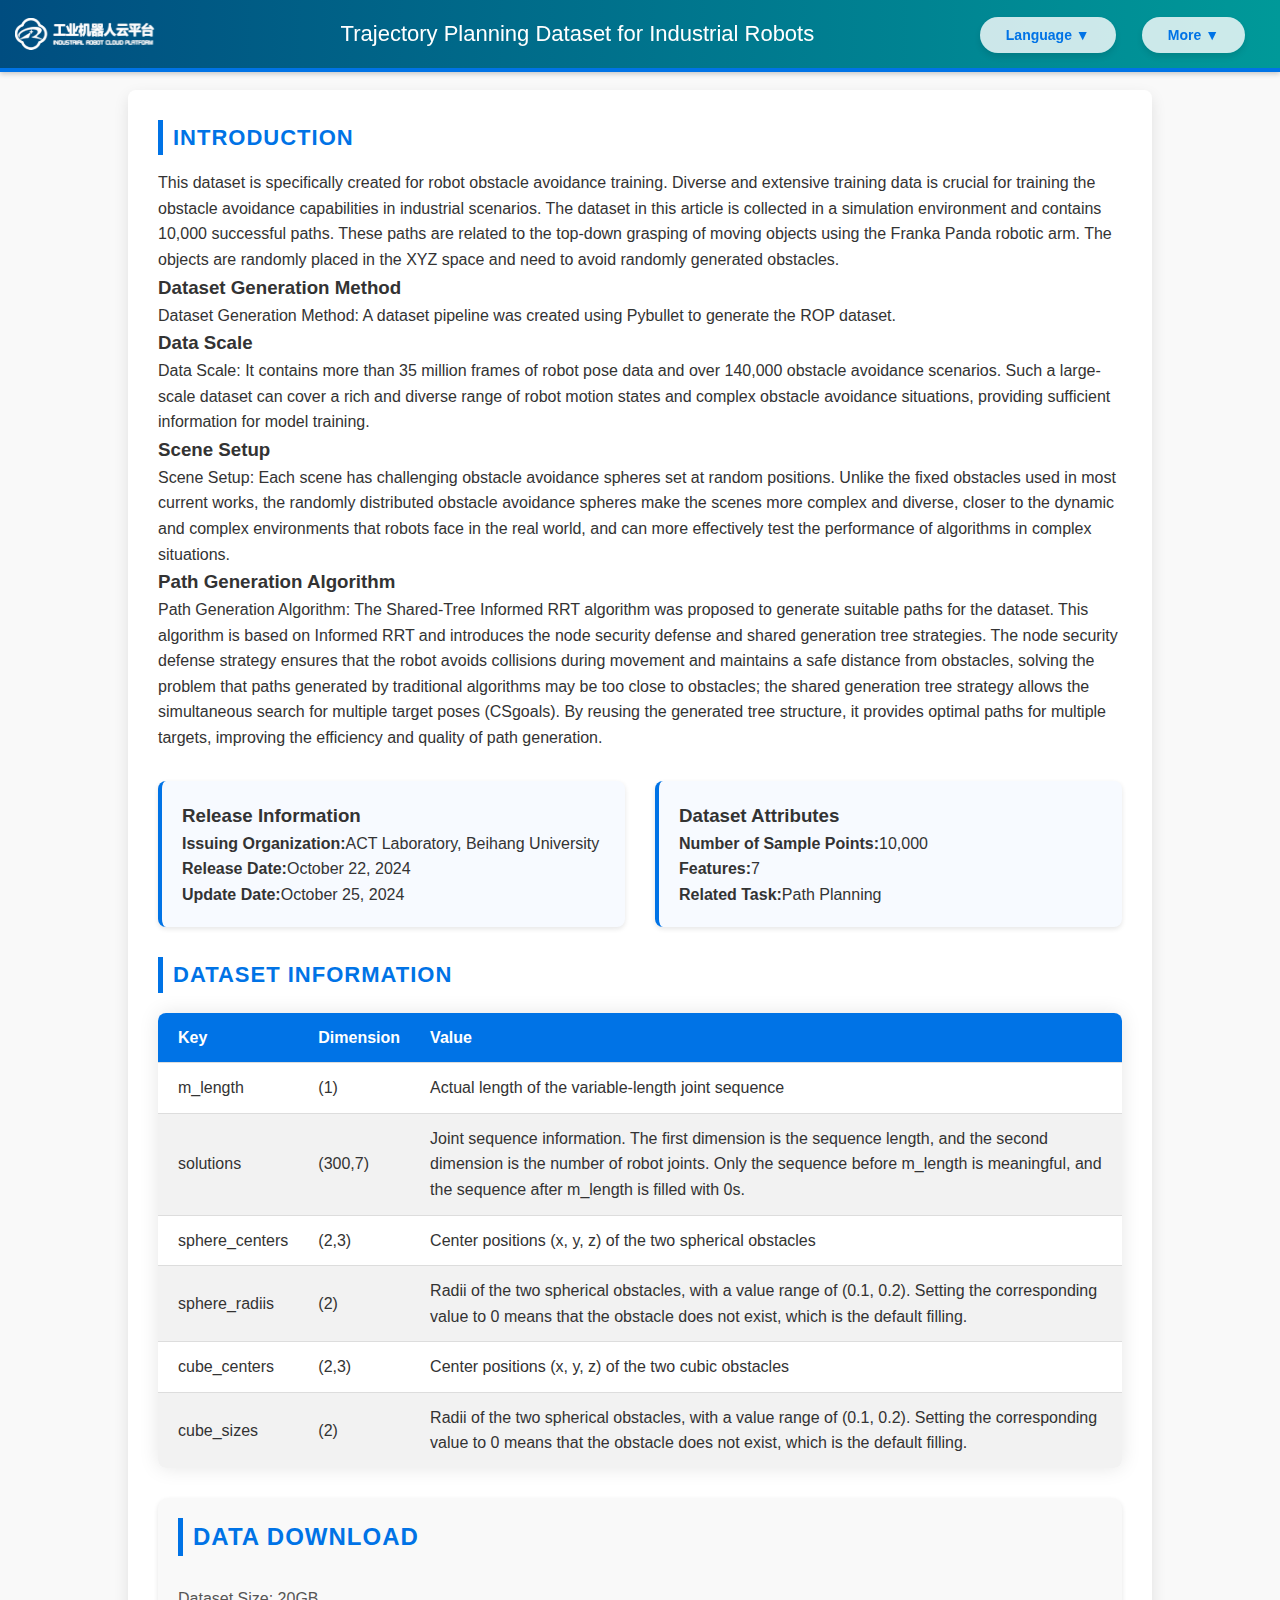
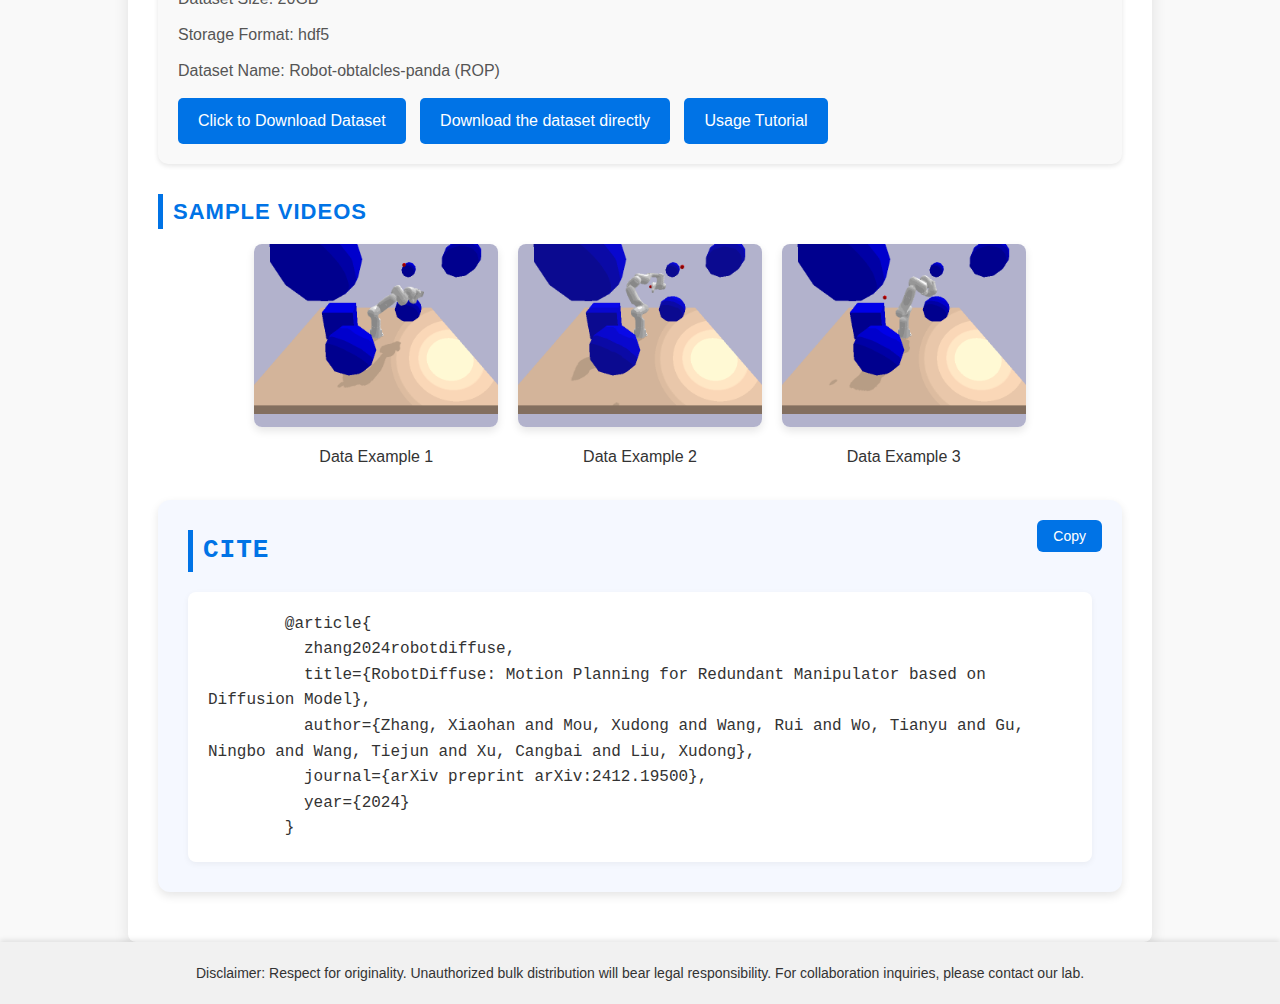
==== commit d639a954: "添加页面内容" ====
--- a/pathplan.html
+++ b/pathplan.html
@@ -36,9 +36,6 @@
                         <li data-key="more-classify" onclick="window.location.href = './index.html';">
                             分类
                         </li>
-                        <li data-key="more-reposity"
-                            onclick="window.location.href = 'https://github.com/ACRoboT-buaa/ACTDatasets.github.io';">仓库
-                        </li>
                     </ul>
                 </div>
             </div>
@@ -48,7 +45,16 @@
         <div class="section">
             <h2 data-key="intro">简介</h2>
             <p data-key="intro_text">本数据集专门为机器人时序数据分类训练创建，数据来源于...</p>
+            <h3 data-key="dataset_generation_method_title">数据集生成方式</h3>
+            <p data-key="dataset_generation_method"></p>
+            <h3 data-key="data_scale_title">数据规模</h3>
+            <p data-key="data_scale"></p>
+            <h3 data-key="scene_setup_title">场景设置</h3>
+            <p data-key="scene_setup"></p>
+            <h3 data-key="path_generation_algorithm_title">路径生成算法</h3>
+            <p data-key="path_generation_algorithm"></p>
         </div>
+
         <div class="section grid">
             <div class="info-box">
                 <h3 data-key="release_info">发布信息</h3>
@@ -117,18 +123,27 @@
             <p data-key="size">数据集大小：20GB</p>
             <p data-key="format">存储格式：hdf5</p>
             <p data-key="robot_model">机器人型号：Robot-obtalcles-panda (ROP)</p>
-            <p><a href="https://github.com/ACRoboT-buaa/RobotDiffuse/tree/main" data-key="download_link"
-                    target="_blank">点击下载数据集</a></p>
+            <p>
+                <a href="https://github.com/ACRoboT-buaa/RobotDiffuse/tree/main" data-key="download_link" target="_blank">点击下载数据集</a>
+                <a href="https://github.com/ACRoboT-buaa/RobotDiffuse/raw/refs/heads/main/datasets/robot.npz?download=" data-key="direct_download_link">直接下载数据集</a>
+                <a href="https://github.com/ACRoboT-buaa/RobotDiffuse/blob/main/README.md#dataset" data-key="instruction">直接下载数据集</a>
+            </p>
         </div>
         <div class="section">
             <h2 data-key="videos">示例视频</h2>
             <div class="video-container">
 
                 <div class="video-item">
-                    <video controls>
-                        <source src="static/classify/videos/damo.mp4" type="video/mp4">
-                    </video>
-                    <span data-key="video1">video</span>
+                    <img src="static/classify/gif/example1.gif" alt="GIF 图片">
+                    <span data-key="gif1">数据示例1</span>
+                </div>
+                <div class="video-item">
+                    <img src="static/classify/gif/example2.gif" alt="GIF 图片">
+                    <span data-key="gif2">数据示例2</span>
+                </div>
+                <div class="video-item">
+                    <img src="static/classify/gif/example3.gif" alt="GIF 图片">
+                    <span data-key="gif3">数据示例3</span>
                 </div>
             </div>
         </div>
--- a/static/common/css/styles.css
+++ b/static/common/css/styles.css
@@ -148,7 +148,37 @@
 .section.download a[data-key="download_link"]:hover {
     background-color: #005bb5; /* 悬停时背景色 */
 }
-
+/* 直接下载按钮样式 */
+.section.download a[data-key="direct_download_link"] {
+    display: inline-block;
+    margin-left: 10px;
+    padding: 10px 20px;
+    background-color: #0073e6;
+    color: #fff;
+    text-decoration: none;
+    border-radius: 5px;
+    transition: background-color 0.3s ease;
+}
+
+/* 直接下载按钮悬停效果 */
+.section.download a[data-key="direct_download_link"]:hover {
+    background-color: #005bb5;
+}
+
+.section.download a[data-key="instruction"] {
+    display: inline-block;
+    margin-left: 10px;
+    padding: 10px 20px;
+    background-color: #0073e6;
+    color: #fff;
+    text-decoration: none;
+    border-radius: 5px;
+    transition: background-color 0.3s ease;
+}
+
+.section.download a[data-key="instruction"]:hover {
+    background-color: #005bb5;
+}
 /* Citation box styling */
 /* 引用部分整体容器 */
 .section.citation {
--- a/static/common/css/video.css
+++ b/static/common/css/video.css
@@ -13,6 +13,17 @@
 .video-item {
     text-align: center;
     /* Center the text under the video */
+}
+/* 修改为针对 img 标签的样式 */
+.video-container img {
+    width: 100%;
+    border-radius: 8px;
+    box-shadow: 0 4px 8px rgba(0, 0, 0, 0.1);
+    transition: transform 0.3s ease;
+}
+
+.video-container img:hover {
+    transform: scale(1.05);
 }
 
 .video-container video {
